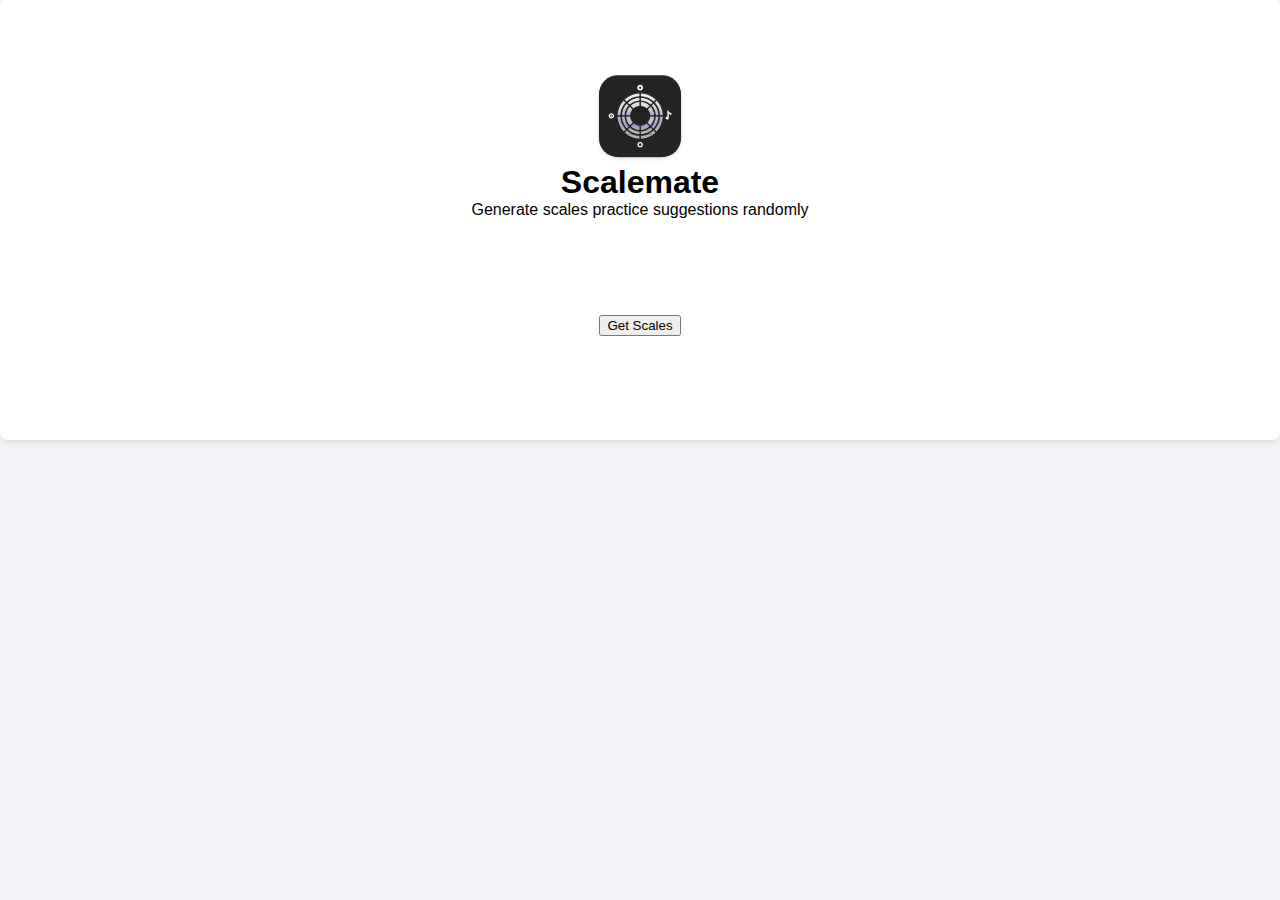
==== scalemate.html @ e0055cb1 "first commit" ====
<!DOCTYPE html>
<html lang="en">

    <head>
        <meta charset="UTF-8">
        <meta name="viewport" content="width=device-width, initial-scale=1.0">
        <link rel="stylesheet" href="styles.css">
        <link rel="preconnect" href="https://rsms.me/">
        <link rel="stylesheet" href="https://rsms.me/inter/inter.css">
        <title>Scalemate</title>
    </head>

    <body>
        <div class="content-wrapper">
            <div class="header-container flex">
                <img src="./assets/scalemate-logo.svg" alt="the logo of an app">
                <h1>Scalemate</h1>
                <p>Generate scales practice suggestions randomly</p>
            </div>
            <div class="suggestions-container">
                <div id="majorScales"></div>
                <div id="minorScales"></div>
            </div>
            <div class="interface-container">

            </div>
            <button id="suggestButton">Get Scales</button>
            <div id="selectedScales"></div>

        </div>

    </body>
    <script src="index.js"></script>

</html>
---- styles.css ----
:root {
    font-family: Inter, sans-serif;
    font-feature-settings: 'liga' 1, 'calt' 1;
    /* fix for Chrome */


     /* Color variables */
     --white: #fff;
     --grey-100: #242424;
     --purple: #6941C6
}

@supports (font-variation-settings: normal) {
    :root {
        font-family: InterVariable, sans-serif;
    }

}



* {
    margin: 0;
}

body {
    background: #F2F4F7;
    position: relative;
}

.flex {
    display: flex;
}


.content-wrapper {
    /* position: absolute; */
    display: flex;
    /*width: 22.5625rem;*/
    padding: 4.5rem 1rem;
    flex-direction: column;
    align-items: center;
    gap: 2rem;
    border-radius: 0.5rem;
    background: var(--White, #FFF);
    /* Shadow/md */
    box-shadow: 0px 2px 4px -2px rgba(16, 24, 40, 0.06), 0px 4px 8px -2px rgba(16, 24, 40, 0.10);
}

/* General Layout */

.header-container {
    flex-direction: column;
    align-items: center;
}

.header-container img {
    width: 5.75rem;
    height: 5.75rem;
    flex-shrink: 0;
}
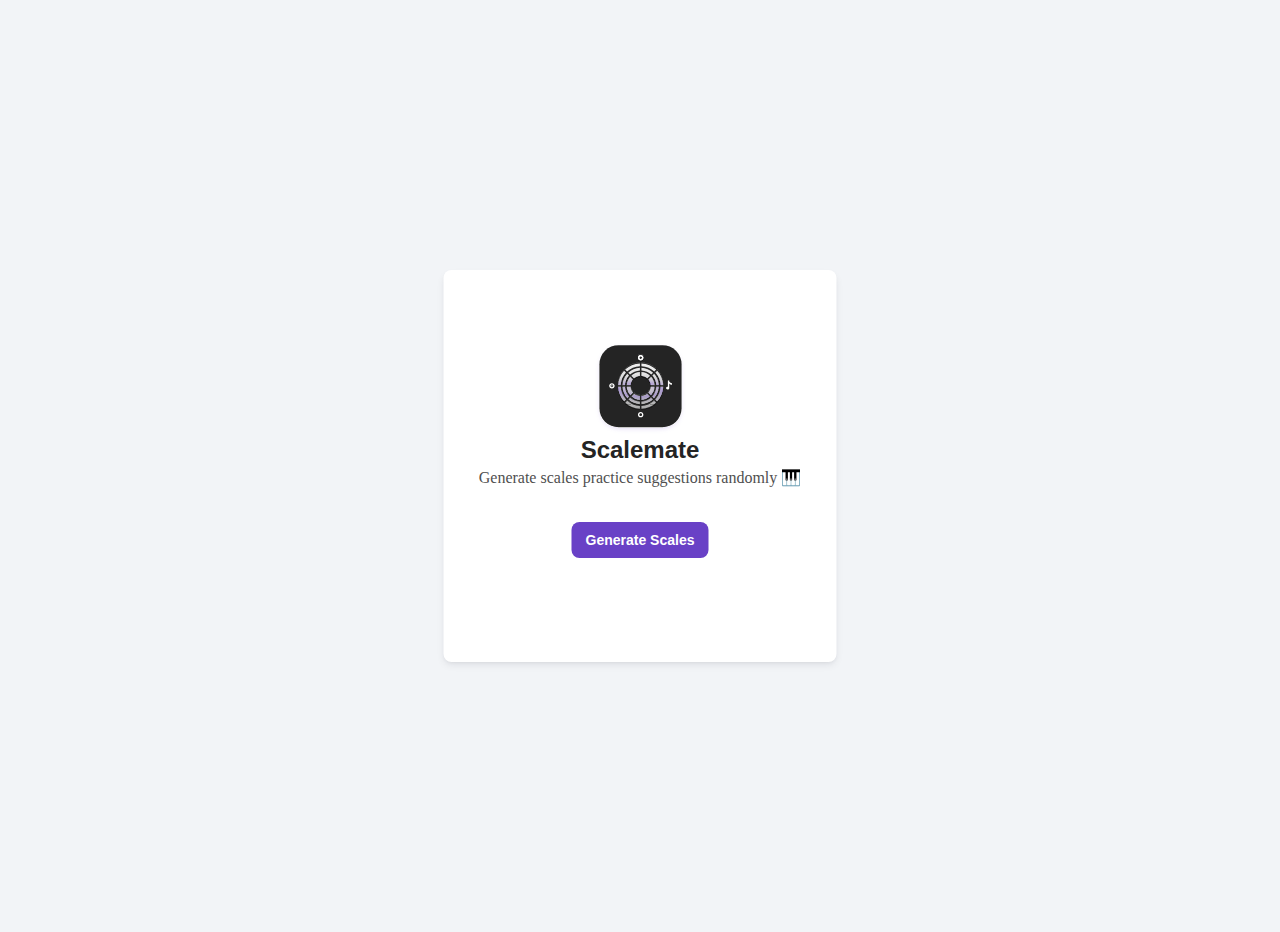
==== commit 6a06be8b: "testing on iphone" ====
--- a/scalemate.html
+++ b/scalemate.html
@@ -1,35 +1,101 @@
 <!DOCTYPE html>
 <html lang="en">
 
-    <head>
-        <meta charset="UTF-8">
-        <meta name="viewport" content="width=device-width, initial-scale=1.0">
-        <link rel="stylesheet" href="styles.css">
-        <link rel="preconnect" href="https://rsms.me/">
-        <link rel="stylesheet" href="https://rsms.me/inter/inter.css">
-        <title>Scalemate</title>
-    </head>
+<head>
+    <meta charset="UTF-8">
+    <meta name="viewport" content="width=device-width, initial-scale=1.0">
+    <link rel="stylesheet" href="styles.css">
+    <link rel="preconnect" href="https://rsms.me/">
+    <link rel="stylesheet" href="https://rsms.me/inter/inter.css">
+    <title>Scalemate</title>
+</head>
 
-    <body>
-        <div class="content-wrapper">
-            <div class="header-container flex">
-                <img src="./assets/scalemate-logo.svg" alt="the logo of an app">
-                <h1>Scalemate</h1>
-                <p>Generate scales practice suggestions randomly</p>
+<body>
+    <div class="content-wrapper">
+        <div class="header-container flex">
+            <img src="./assets/scalemate-logo.svg" alt="the logo of an app">
+            <h1>Scalemate</h1>
+            <p id="subline">Generate scales practice suggestions randomly 🎹</p>
+        </div>
+        <div class="suggestions-container">
+            <div id="majorScales">
+                <p class="title">Major Scales</p>
+                <div id="majorScalesContainer">
+                    <div class="flex keysignature"><img src="./assets/keysignatures/a♭major-fminor.png" alt=""><span>A♭ Major</span></div>
+                    <div class="flex keysignature"><img src="./assets/keysignatures/amajor-fsharpminor.png" alt=""><span>A Major</span></div>
+                    <div class="flex keysignature"><img src="./assets/keysignatures/bmajor-gsharpminor.png" alt=""><span>B Major</span></div>
+                    <div class="flex keysignature"><img src="./assets/keysignatures/b♭major-Gminor.png" alt=""><span>B♭ Major</span></div>
+                    <div class="flex keysignature"><img src="./assets/keysignatures/cmajor-aminor.png" alt=""><span>C Major</span></div>
+                    <div class="flex keysignature"><img src="./assets/keysignatures/c♭major-a♭minor.png" alt=""><span>C♭ Major</span></div>
+                    <div class="flex keysignature"><img src="./assets/keysignatures/csharpmajor-asharpminor.png" alt=""><span>C♯ Major</span></div>
+                    <div class="flex keysignature"><img src="./assets/keysignatures/d♭major-b♭minor.png" alt=""><span>D♭ Major</span></div>
+                    <div class="flex keysignature"><img src="./assets/keysignatures/dmajor-bminor.png" alt=""><span>D Major</span></div>
+                    <div class="flex keysignature"><img src="./assets/keysignatures/e♭major-cminor.png" alt=""><span>E♭ Major</span></div>
+                    <div class="flex keysignature"><img src="./assets/keysignatures/csharpmajor-asharpminor.png" alt=""><span>E Major</span></div>
+                    <div class="flex keysignature"><img src="./assets/keysignatures/fmajor-dminor.png" alt=""><span>F Major</span></div>
+                    <div class="flex keysignature"><img src="./assets/keysignatures/fsharpmajor-dsharpminor.png" alt=""><span>F♯ Major</span></div>
+                    <div class="flex keysignature"><img src="./assets/keysignatures/g♭major-e♭minor.png" alt=""><span>G♭ Major</span></div>
+                    <div class="flex keysignature"><img src="./assets/keysignatures/gmajor-eminor.png" alt=""><span>G Major</span></div>
+                </div>
             </div>
-            <div class="suggestions-container">
-                <div id="majorScales"></div>
-                <div id="minorScales"></div>
+            <div id="minorScales">
+                <p class="title">Minor Scales</p>
+                <div id="minorScalesContainer">
+                    <div class="flex keysignature"><img src="./assets/keysignatures/a♭major-fminor.png" alt=""><span>F Minor</span></div>
+                    <div class="flex keysignature"><img src="./assets/keysignatures/amajor-fsharpminor.png" alt=""><span>F♯ Minor</span></div>
+                    <div class="flex keysignature"><img src="./assets/keysignatures/bmajor-gsharpminor.png" alt=""><span>G♯ Minor</span></div>
+                    <div class="flex keysignature"><img src="./assets/keysignatures/b♭major-Gminor.png" alt=""><span>G Minor</span></div>
+                    <div class="flex keysignature"><img src="./assets/keysignatures/cmajor-aminor.png" alt=""><span>A Minor</span></div>
+                    <div class="flex keysignature"><img src="./assets/keysignatures/c♭major-a♭minor.png" alt=""><span>A♭ Minor</span></div>
+                    <div class="flex keysignature"><img src="./assets/keysignatures/csharpmajor-asharpminor.png" alt=""><span>A♯ Minor</span></div>
+                    <div class="flex keysignature"><img src="./assets/keysignatures/d♭major-b♭minor.png" alt=""><span>B♭ Minor</span></div>
+                    <div class="flex keysignature"><img src="./assets/keysignatures/dmajor-bminor.png" alt=""><span>B Minor</span></div>
+                    <div class="flex keysignature"><img src="./assets/keysignatures/e♭major-cminor.png" alt=""><span>C Minor</span></div>
+                    <div class="flex keysignature"><img src="./assets/keysignatures/csharpmajor-asharpminor.png" alt=""><span>A♯ Minor</span></div>
+                    <div class="flex keysignature"><img src="./assets/keysignatures/fmajor-dminor.png" alt=""><span>D Minor</span></div>
+                    <div class="flex keysignature"><img src="./assets/keysignatures/fsharpmajor-dsharpminor.png" alt=""><span>D♯ Minor</span></div>
+                    <div class="flex keysignature"><img src="./assets/keysignatures/g♭major-e♭minor.png" alt=""><span>E♭ Minor</span></div>
+                    <div class="flex keysignature"><img src="./assets/keysignatures/gmajor-eminor.png" alt=""><span>E Minor</span></div>
+                </div>
             </div>
-            <div class="interface-container">
+        </div>
+        <div class="interface-container flex">
+            <button id="suggestButton" class="btn btn-primary">Generate Scales</button>
+            <button id="calendarButton" class="btn btn-secondary">
+                <svg width="21" height="20" viewBox="0 0 21 20"
+                    fill="none" xmlns="http://www.w3.org/2000/svg">
+                    <path
+                        d="M16.0833 3.33331H4.41667C3.49619 3.33331 2.75 4.07951 2.75 4.99998V16.6666C2.75 17.5871 3.49619 18.3333 4.41667 18.3333H16.0833C17.0038 18.3333 17.75 17.5871 17.75 16.6666V4.99998C17.75 4.07951 17.0038 3.33331 16.0833 3.33331Z"
+                        stroke="#6941C6" stroke-width="1.66667" stroke-linecap="round" stroke-linejoin="round" />
+                    <path d="M13.5833 1.66669V5.00002" stroke="#6941C6" stroke-width="1.66667" stroke-linecap="round"
+                        stroke-linejoin="round" />
+                    <path d="M6.91663 1.66669V5.00002" stroke="#6941C6" stroke-width="1.66667" stroke-linecap="round"
+                        stroke-linejoin="round" />
+                    <path d="M2.75 8.33331H17.75" stroke="#6941C6" stroke-width="1.66667" stroke-linecap="round"
+                        stroke-linejoin="round" />
 
-            </div>
-            <button id="suggestButton">Get Scales</button>
-            <div id="selectedScales"></div>
+                </svg>Add to Calendar</button>
+            <button id="regenerateButton" class="btn btn-primary">
+                <svg width="21" height="20" viewBox="0 0 21 20" fill="none" xmlns="http://www.w3.org/2000/svg">
+                    <g clip-path="url(#clip0_7_3442)">
+                    <path d="M1.08337 3.33331V8.33331H6.08337" stroke="white" stroke-width="1.66667" stroke-linecap="round" stroke-linejoin="round"/>
+                    <path d="M3.17504 12.5C3.71537 14.0337 4.73949 15.3502 6.09309 16.2512C7.44669 17.1522 9.05644 17.5889 10.6798 17.4954C12.3032 17.402 13.8522 16.7835 15.0935 15.7332C16.3348 14.6828 17.2011 13.2575 17.5619 11.672C17.9227 10.0865 17.7584 8.42667 17.0939 6.94262C16.4293 5.45857 15.3005 4.2307 13.8774 3.44401C12.4543 2.65732 10.8141 2.35442 9.20394 2.58097C7.59375 2.80751 6.1008 3.55122 4.95004 4.70004L1.08337 8.33337" stroke="white" stroke-width="1.66667" stroke-linecap="round" stroke-linejoin="round"/>
+                    </g>
+                    <defs>
+                    <clipPath id="clip0_7_3442">
+                    <rect width="20" height="20" fill="white" transform="translate(0.25)"/>
+                    </clipPath>
+                    </defs>
+                    </svg>
+                    
+                Regenerate
+            </button>
+        </div>
+        <!-- <div id="selectedScales"></div> -->
 
-        </div>
+    </div>
 
-    </body>
-    <script src="index.js"></script>
+</body>
+<script src="index.js"></script>
 
 </html>--- a/styles.css
+++ b/styles.css
@@ -4,10 +4,14 @@
     /* fix for Chrome */
 
 
-     /* Color variables */
-     --white: #fff;
-     --grey-100: #242424;
-     --purple: #6941C6
+    /* Color variables */
+    --white: #fff;
+    --grey-100: #242424;
+    --grey-90: #4F4F4F;
+    --grey-80: #6F6F6F;
+    --grey-20: #F2F4F7;
+    --purple-100: #6941C6;
+    --purple-20: #F9F5FF;
 }
 
 @supports (font-variation-settings: normal) {
@@ -18,36 +22,49 @@
 }
 
 
-
 * {
     margin: 0;
 }
 
 body {
-    background: #F2F4F7;
+    background: var(--grey-20);
     position: relative;
+    padding: 1rem;
+    height: 100vh;
 }
 
 .flex {
     display: flex;
 }
 
+.hidden {
+    display: none;
+}
+
+.visible {
+    display: block
+}
 
 .content-wrapper {
-    /* position: absolute; */
+    position: absolute;
+    top: 50%;
+    left: 50%;
+    transform: translate(-50%, -50%);
     display: flex;
-    /*width: 22.5625rem;*/
+    width: 22.5625rem;
     padding: 4.5rem 1rem;
     flex-direction: column;
     align-items: center;
     gap: 2rem;
     border-radius: 0.5rem;
-    background: var(--White, #FFF);
+    background: var(--white);
     /* Shadow/md */
     box-shadow: 0px 2px 4px -2px rgba(16, 24, 40, 0.06), 0px 4px 8px -2px rgba(16, 24, 40, 0.10);
 }
 
 /* General Layout */
+
+/* Header */
 
 .header-container {
     flex-direction: column;
@@ -58,4 +75,112 @@
     width: 5.75rem;
     height: 5.75rem;
     flex-shrink: 0;
-}+}
+
+.header-container h1 {
+    color: var(--grey-100);
+    font-size: 1.5rem;
+    font-style: normal;
+    font-weight: 600;
+    line-height: 2rem;
+    /* 133.333% */
+}
+
+.header-container p {
+    color: #4F4F4F;
+    text-align: center;
+    font-family: Inter;
+    font-size: 1rem;
+    font-style: normal;
+    font-weight: 400;
+    line-height: 1.5rem;
+    /* 150% */
+}
+
+/* suggestions */
+
+.title {
+    color: var(--grey-80);
+    text-align: center;
+    font-size: 1rem;
+    font-style: normal;
+    font-weight: 700;
+    line-height: 2rem;
+    /* 200% */
+}
+
+#majorScalesContainer, #minorScalesContainer {
+    display: flex; 
+    flex-wrap: wrap;
+}
+
+
+
+.keysignature {
+    align-items: center;
+    gap: 0.5rem;
+}
+
+.keysignature span {
+    color: #242424;
+    text-align: center;
+    font-size: 1.25rem;
+    font-style: normal;
+    font-weight: 600;
+    line-height: 2rem;
+    /* 160% */
+}
+
+
+
+/* interface */
+
+.interface-container {
+    gap: 1rem;
+}
+
+.interface-container .btn {
+    border-radius: 0.5rem;
+    font-size: 0.875rem;
+    font-style: normal;
+    font-weight: 600;
+    line-height: 1.25rem;
+    box-shadow: none;
+    border: none;
+    padding: 0.5rem 0.88rem;
+    /* 142.857% */
+    display: flex;
+    gap: 0.5rem;
+    align-items: center;
+}
+
+.interface-container .btn-primary {
+    background-color: var(--purple-100);
+    color: var(--white);
+}
+
+.interface-container .btn-primary:active {
+    background-color: #2f1d5b;
+    color: var(--white);
+}
+
+.interface-container .btn-secondary {
+    background-color: var(--purple-20);
+    color: var(--purple-100);
+}
+
+
+
+/* Initially hide the suggestions container and specific buttons */
+.suggestions-container, #calendarButton, #regenerateButton {
+    display: none;
+}
+
+
+
+#majorScalesContainer > div,
+#minorScalesContainer > div {
+    display: none;
+    justify-content: space-between;
+
+}
